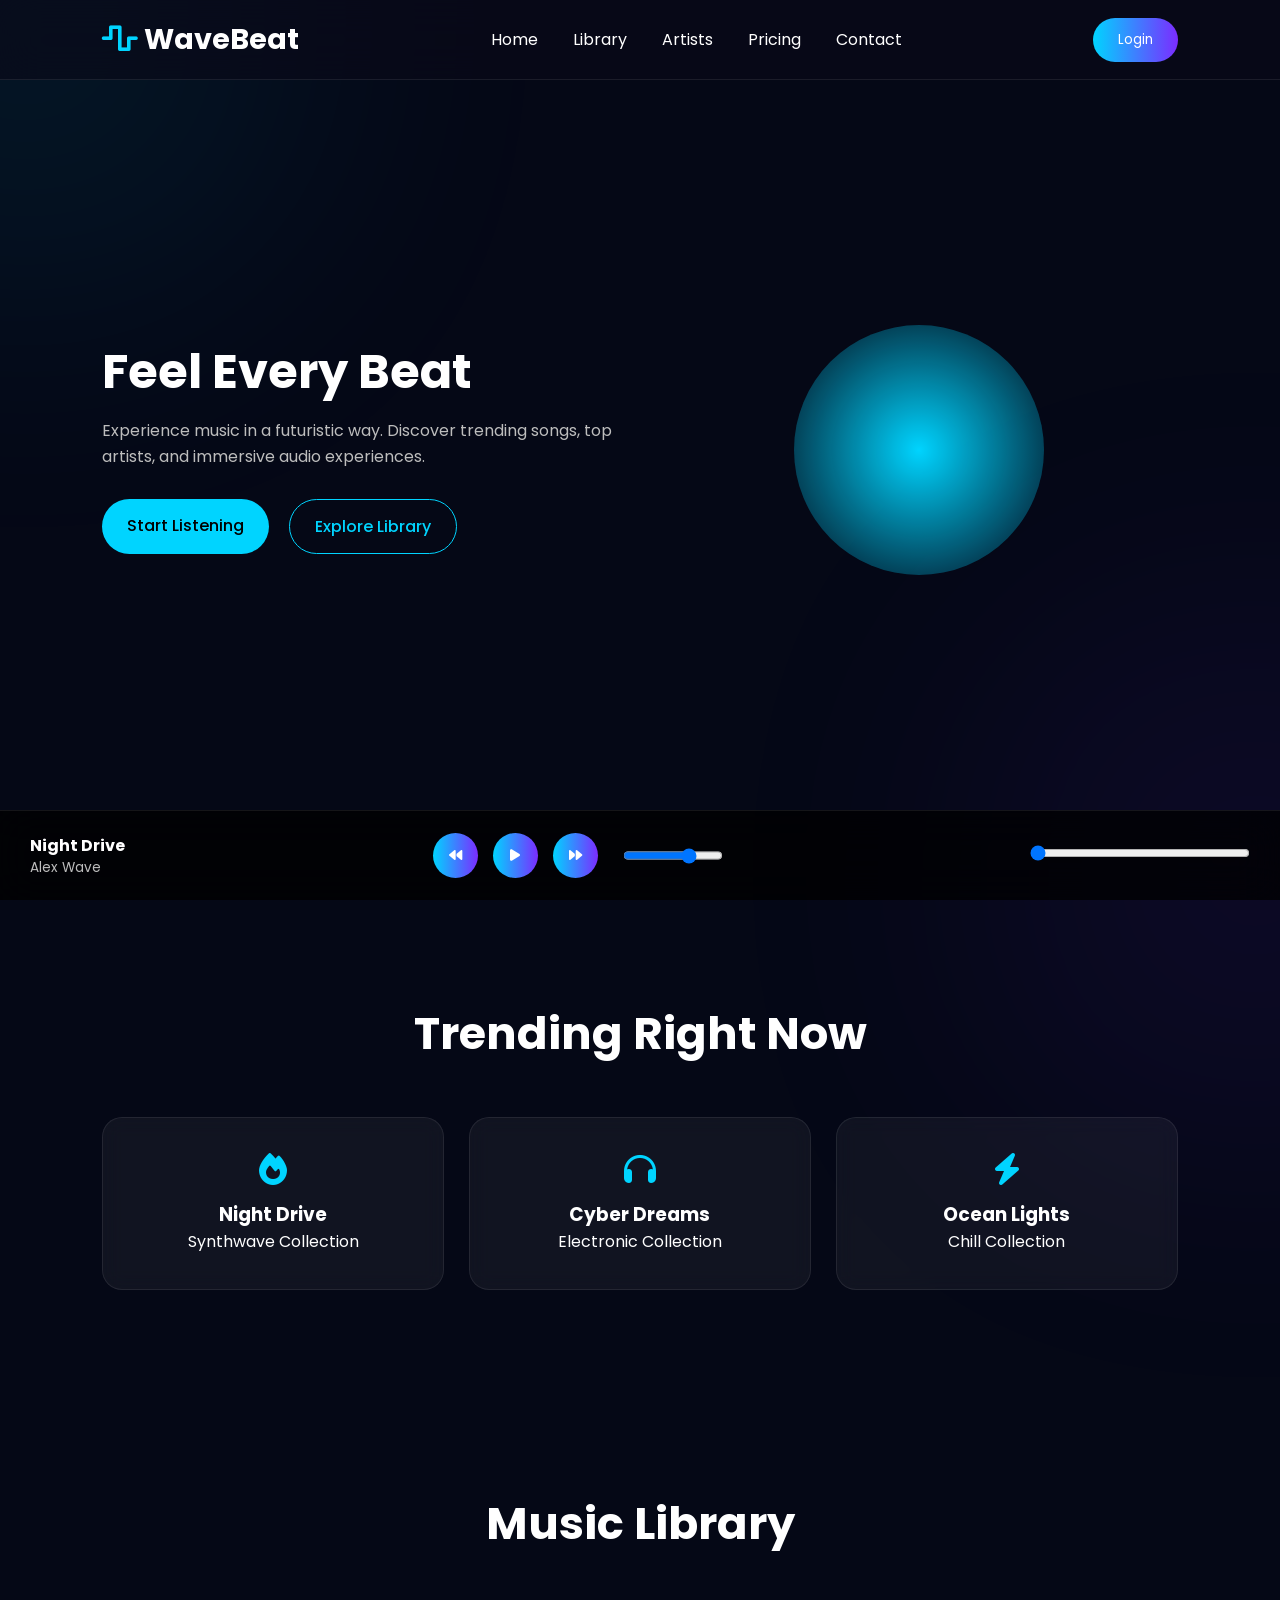
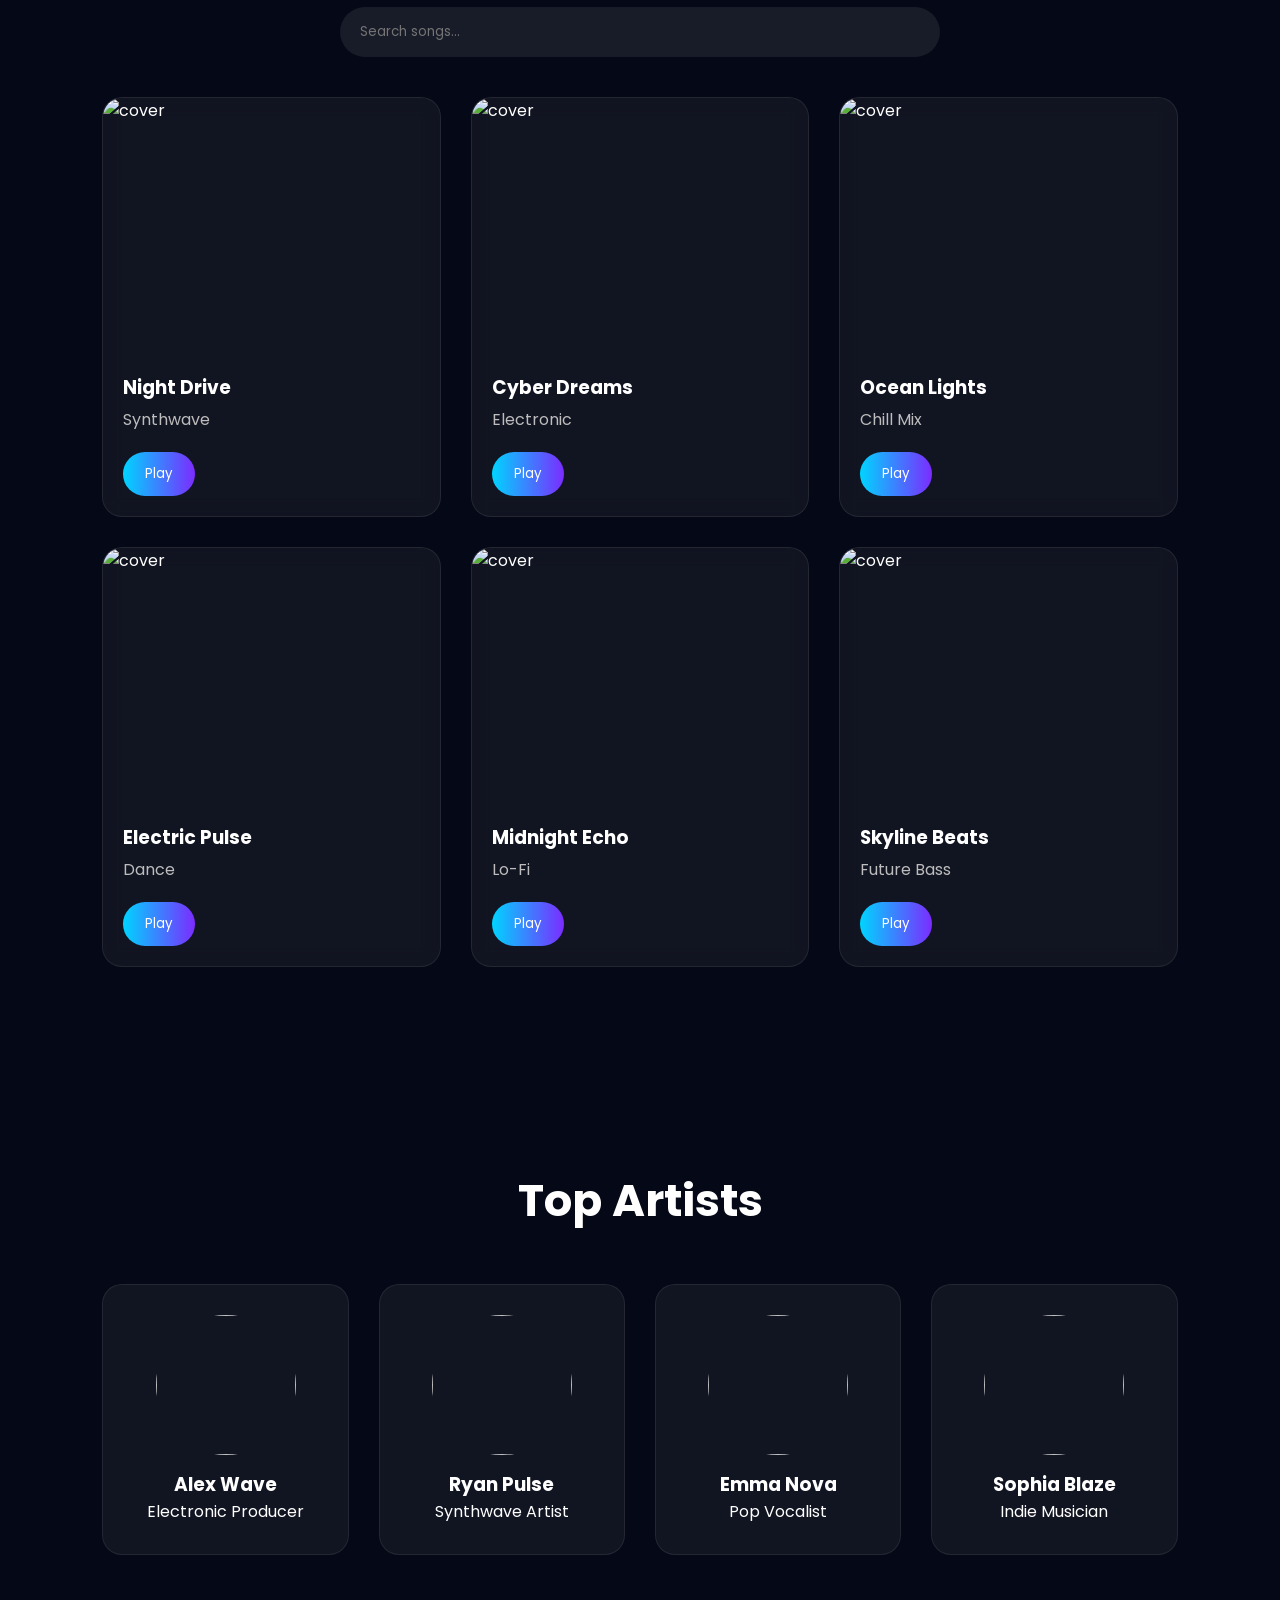
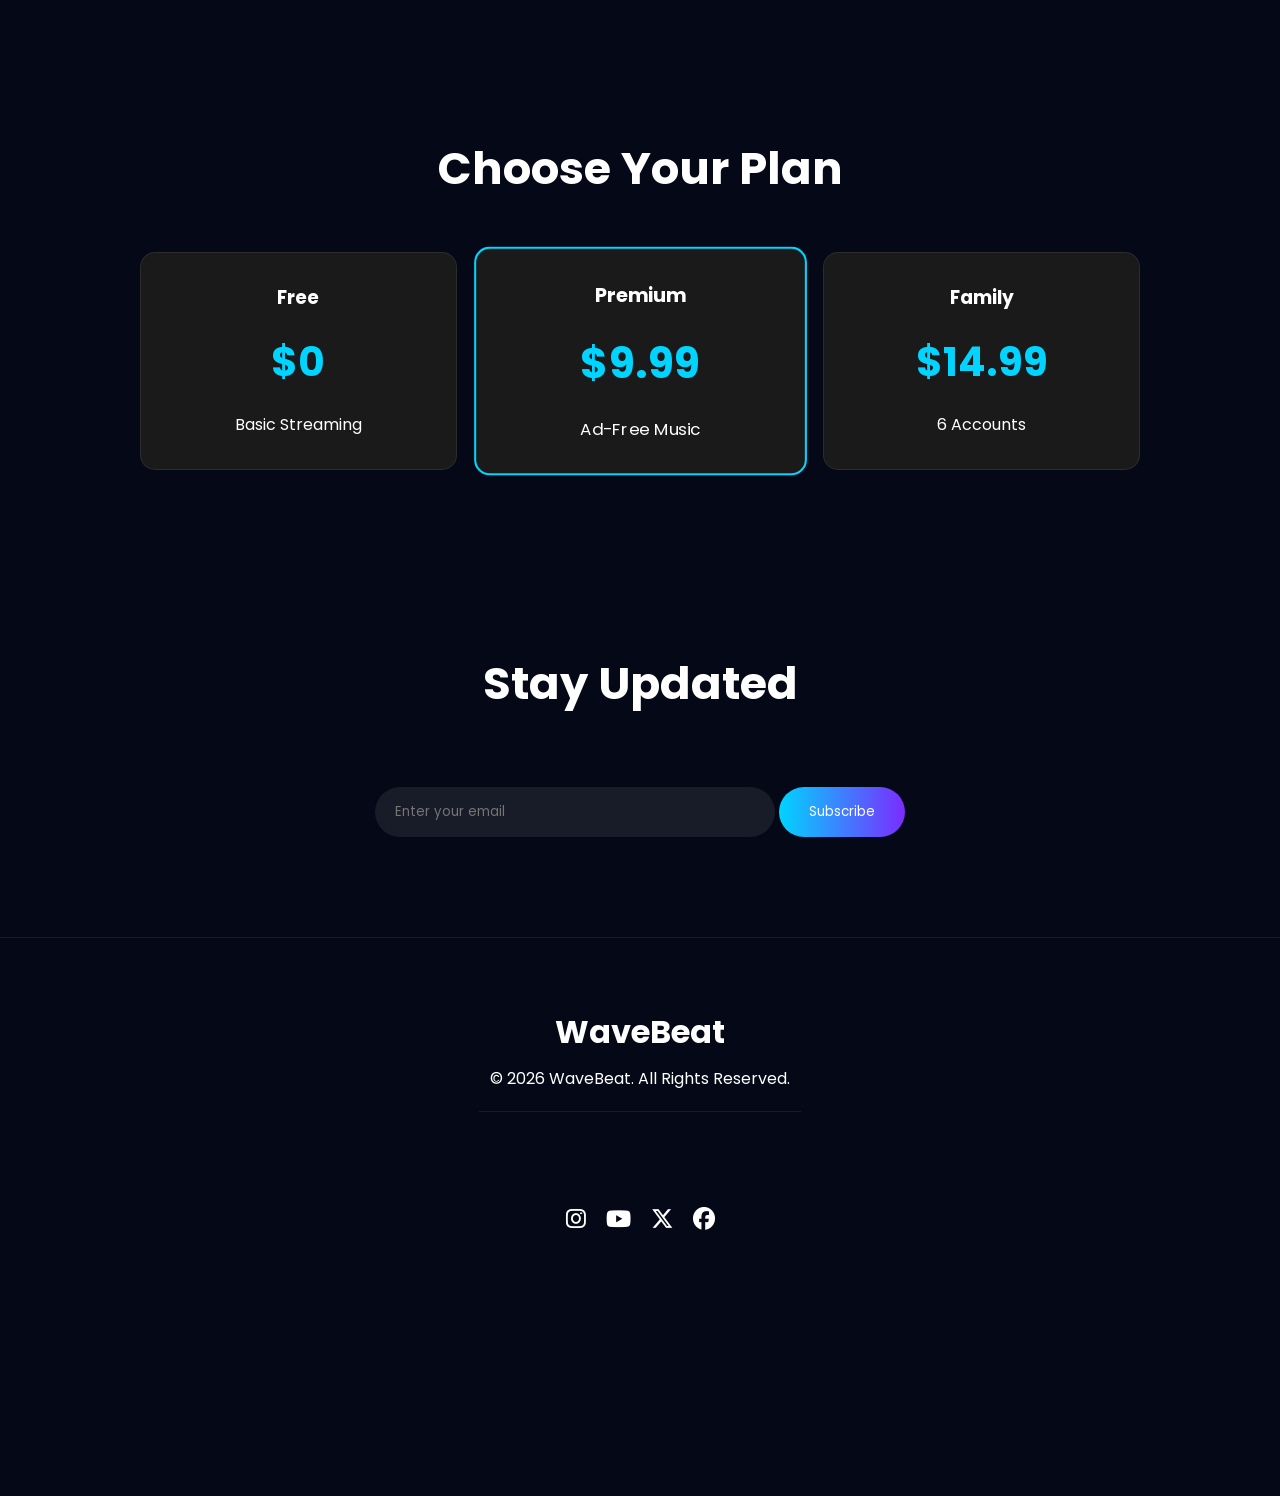
==== index.html @ fd385309 "Initial commit" ====
<!DOCTYPE html>
<html lang="en">

<head>

    <meta charset="UTF-8">
    <meta name="viewport" content="width=device-width, initial-scale=1.0">

    <title>WaveBeat - Premium Music Experience</title>

    <link rel="stylesheet" href="css/style.css">

    <link rel="preconnect" href="https://fonts.googleapis.com">

    <link href="https://fonts.googleapis.com/css2?family=Poppins:wght@300;400;500;600;700;800&display=swap" rel="stylesheet">

    <link rel="stylesheet"
        href="https://cdnjs.cloudflare.com/ajax/libs/font-awesome/6.5.2/css/all.min.css">

</head>

<body>

    <!-- NAVBAR -->

    <nav class="navbar">

        <div class="logo">
            <i class="fa-solid fa-wave-square"></i>
            WaveBeat
        </div>

            <ul class="nav-links">
                <a href="index.html">Home</a>
                <a href="pages/library.html">Library</a>
                <a href="#artists">Artists</a>
                <a href="pages/pricing.html">Pricing</a>
                <a href="pages/contact.html">Contact</a>

            </ul>

        <div class="menu-toggle">
            <i class="fa-solid fa-bars"></i>
        </div>

        <button class="login-btn">
            Login
        </button>

    </nav>

    <!-- HERO -->
<section class="hero">

    <div class="hero-content">

        <h1>Feel Every Beat</h1>

        <p>
            Experience music in a futuristic way.
            Discover trending songs, top artists,
            and immersive audio experiences.
        </p>

        <div class="hero-buttons">
            <a href="pages/library.html" class="btn primary">Start Listening</a>
            <a href="pages/library.html" class="btn secondary">Explore Library</a>
        </div>

    </div>

    <div class="hero-visual">
        <div class="orb"></div>
    </div>

</section>
    <!-- FEATURED -->

    <section class="featured">

        <h2>Trending Right Now</h2>

        <div class="featured-grid">

            <div class="card">
                <i class="fa-solid fa-fire"></i>
                <h3>Night Drive</h3>
                <p>Synthwave Collection</p>
            </div>

            <div class="card">
                <i class="fa-solid fa-headphones"></i>
                <h3>Cyber Dreams</h3>
                <p>Electronic Collection</p>
            </div>

            <div class="card">
                <i class="fa-solid fa-bolt"></i>
                <h3>Ocean Lights</h3>
                <p>Chill Collection</p>
            </div>

        </div>

    </section>

    <!-- LIBRARY -->

    <section id="library" class="library">

        <h2>Music Library</h2>

        <input
            type="text"
            class="search-box"
            placeholder="Search songs...">

        <div class="library-grid">

            <div class="song-card">
                <img src="https://picsum.photos/500/500?random=1" alt="cover">
                <h3>Night Drive</h3>
                <p>Synthwave</p>
                <button class="play-song">Play</button>
            </div>

            <div class="song-card">
                <img src="https://picsum.photos/500/500?random=2" alt="cover">
                <h3>Cyber Dreams</h3>
                <p>Electronic</p>
                <button class="play-song">Play</button>
            </div>

            <div class="song-card">
                <img src="https://picsum.photos/500/500?random=3" alt="cover">
                <h3>Ocean Lights</h3>
                <p>Chill Mix</p>
                <button class="play-song">Play</button>
            </div>

            <div class="song-card">
                <img src="https://picsum.photos/500/500?random=4" alt="cover">
                <h3>Electric Pulse</h3>
                <p>Dance</p>
                <button class="play-song">Play</button>
            </div>

            <div class="song-card">
                <img src="https://picsum.photos/500/500?random=5" alt="cover">
                <h3>Midnight Echo</h3>
                <p>Lo-Fi</p>
                <button class="play-song">Play</button>
            </div>

            <div class="song-card">
                <img src="https://picsum.photos/500/500?random=6" alt="cover">
                <h3>Skyline Beats</h3>
                <p>Future Bass</p>
                <button class="play-song">Play</button>
            </div>

        </div>

    </section>

    <!-- ARTISTS -->

    <section id="artists" class="artists">

        <h2>Top Artists</h2>

        <div class="artist-grid">

            <div class="artist-card">
                <img src="https://picsum.photos/300/300?random=11" alt="">
                <h3>Alex Wave</h3>
                <p>Electronic Producer</p>
            </div>

            <div class="artist-card">
                <img src="https://picsum.photos/300/300?random=12" alt="">
                <h3>Ryan Pulse</h3>
                <p>Synthwave Artist</p>
            </div>

            <div class="artist-card">
                <img src="https://picsum.photos/300/300?random=13" alt="">
                <h3>Emma Nova</h3>
                <p>Pop Vocalist</p>
            </div>

            <div class="artist-card">
                <img src="https://picsum.photos/300/300?random=14" alt="">
                <h3>Sophia Blaze</h3>
                <p>Indie Musician</p>
            </div>

        </div>

    </section>

    <!-- PRICING -->
<section class="pricing">

    <h2>Choose Your Plan</h2>

    <div class="pricing-grid">

        <div class="price-card">
            <h3>Free</h3>
            <h1>$0</h1>
            <p>Basic Streaming</p>
        </div>

        <div class="price-card premium">
            <h3>Premium</h3>
            <h1>$9.99</h1>
            <p>Ad-Free Music</p>
        </div>

        <div class="price-card">
            <h3>Family</h3>
            <h1>$14.99</h1>
            <p>6 Accounts</p>
        </div>

    </div>

</section>
    <!-- NEWSLETTER -->

    <section id="contact" class="contact">

        <h2>Stay Updated</h2>

        <input
            type="email"
            placeholder="Enter your email">

        <button>
            Subscribe
        </button>

    </section>

    <!-- FOOTER -->

    <footer>

        <div class="footer-logo">
            WaveBeat
        </div>

        <p>
            © 2026 WaveBeat. All Rights Reserved.
        </p>

        <div class="socials">
<footer>

    <div class="socials">

        <a href="https://instagram.com/inaam.45" target="_blank">
            <i class="fab fa-instagram"></i>
        </a>

        <a href="https://youtube.com/@inaam-nr7nc" target="_blank">
            <i class="fab fa-youtube"></i>
        </a>

        <a href="https://x.com/Inaam051" target="_blank">
            <i class="fab fa-x-twitter"></i>
        </a>

        <a href="https://facebook.com/Inaam ullah" target="_blank">
            <i class="fab fa-facebook"></i>
        </a>

    </div>

</footer>
        </div>

    </footer>

    <!-- MUSIC PLAYER -->

    <div class="music-player">

        <div class="song-info">

            <h4 id="song-title">
                Night Drive
            </h4>

            <p>
                Alex Wave
            </p>

        </div>

        <div class="player-controls">

            <button id="prev-btn">
                <i class="fa-solid fa-backward"></i>
            </button>

            <button id="play-btn">
                <i class="fa-solid fa-play"></i>
            </button>

            <button id="next-btn">
                <i class="fa-solid fa-forward"></i>
            </button>

        </div>

        <div class="progress-area">

            <input
                type="range"
                id="progress-bar"
                value="0">

        </div>

    </div>

    <script src="js/auth.js"></script>
    <script src="js/app.js"></script>

</body>

</html>
---- css/style.css ----
/* ==================================
   RESET
================================== */

*{
    margin:0;
    padding:0;
    box-sizing:border-box;
    font-family:'Poppins',sans-serif;
    scroll-behavior:smooth;
}

body{
    background:#050816;
    color:white;
    overflow-x:hidden;
    padding-bottom:120px;
}

/* ==================================
   BACKGROUND EFFECTS
================================== */

body::before{
    content:'';
    position:fixed;
    width:450px;
    height:450px;
    background:#00d4ff;
    border-radius:50%;
    filter:blur(150px);
    opacity:.12;
    top:-200px;
    left:-200px;
    z-index:-1;
}

body::after{
    content:'';
    position:fixed;
    width:450px;
    height:450px;
    background:#7b2cff;
    border-radius:50%;
    filter:blur(150px);
    opacity:.12;
    bottom:-200px;
    right:-200px;
    z-index:-1;
}

/* ==================================
   GLOBAL
================================== */

section{
    padding:100px 8%;
}

h2{
    text-align:center;
    font-size:2.8rem;
    margin-bottom:50px;
}

a{
    text-decoration:none;
    color:white;
}

img{
    width:100%;
    display:block;
}

/* ==================================
   NAVBAR
================================== */

.navbar{
    position:fixed;
    top:0;
    left:0;

    width:100%;
    height:80px;

    display:flex;
    align-items:center;
    justify-content:space-between;

    padding:0 8%;

    background:rgba(10,10,25,.65);
    backdrop-filter:blur(20px);

    border-bottom:1px solid rgba(255,255,255,.08);

    z-index:1000;
}

.logo{
    font-size:1.8rem;
    font-weight:700;
}

.logo i{
    color:#00d4ff;
}

.nav-links{
    display:flex;
    list-style:none;
    gap:35px;
}

.nav-links a{
    transition:.3s;
}

.nav-links a:hover{
    color:#00d4ff;
}

.login-btn{
    border:none;
    outline:none;

    padding:12px 25px;

    border-radius:30px;

    cursor:pointer;

    color:white;

    background:linear-gradient(
        90deg,
        #00d4ff,
        #7b2cff
    );
}

.menu-toggle{
    display:none;
    font-size:1.5rem;
    cursor:pointer;
}

/* ==================================
   HERO
================================== */

.hero{
    min-height:100vh;

    display:flex;
    align-items:center;
    justify-content:space-between;

    gap:60px;

    padding-top:140px;
}

.hero-content{
    flex:1;
}

.hero-badge{
    display:inline-block;

    padding:10px 18px;

    border-radius:30px;

    margin-bottom:25px;

    background:rgba(255,255,255,.08);

    border:1px solid rgba(255,255,255,.1);

    font-size:.9rem;
}

.hero-content h1{
    font-size:5rem;
    line-height:1.1;

    margin-bottom:20px;
}

.hero-content p{
    color:#d1d1d1;

    max-width:600px;

    line-height:1.9;

    margin-bottom:35px;
}

.hero-buttons{
    display:flex;
    gap:15px;
}

.primary-btn,
.secondary-btn{
    padding:15px 30px;

    border-radius:35px;

    border:none;

    cursor:pointer;

    transition:.3s;
}

.primary-btn{
    color:white;

    background:linear-gradient(
        90deg,
        #00d4ff,
        #7b2cff
    );
}

.secondary-btn{
    color:white;

    background:transparent;

    border:1px solid rgba(255,255,255,.15);
}

.primary-btn:hover,
.secondary-btn:hover{
    transform:translateY(-3px);
}

.hero-visual{
    flex:1;

    display:flex;
    justify-content:center;
    align-items:center;
}

.music-orb{
    width:380px;
    height:380px;

    border-radius:50%;

    background:radial-gradient(
        circle,
        #00d4ff,
        #7b2cff
    );

    filter:blur(8px);

    animation:float 5s ease-in-out infinite;
}

@keyframes float{

    0%{
        transform:translateY(0);
    }

    50%{
        transform:translateY(-25px);
    }

    100%{
        transform:translateY(0);
    }
}/* ==================================
   FEATURED
================================== */

.featured-grid{
    display:grid;
    grid-template-columns:repeat(auto-fit,minmax(250px,1fr));
    gap:25px;
}

.card{
    background:rgba(255,255,255,.05);

    border:1px solid rgba(255,255,255,.08);

    border-radius:20px;

    padding:35px;

    text-align:center;

    transition:.3s;

    backdrop-filter:blur(10px);
}

.card i{
    font-size:2rem;
    margin-bottom:15px;
    color:#00d4ff;
}

.card:hover{
    transform:translateY(-10px);
}

/* ==================================
   LIBRARY
================================== */

.search-box{
    width:100%;
    max-width:600px;

    display:block;

    margin:0 auto 40px;

    padding:15px 20px;

    border-radius:35px;

    border:none;
    outline:none;

    background:rgba(255,255,255,.08);

    color:white;
}

.library-grid{
    display:grid;
    grid-template-columns:repeat(auto-fit,minmax(260px,1fr));
    gap:30px;
}

.song-card{
    background:rgba(255,255,255,.05);

    border:1px solid rgba(255,255,255,.08);

    border-radius:20px;

    overflow:hidden;

    transition:.3s;

    backdrop-filter:blur(10px);
}

.song-card:hover{
    transform:translateY(-8px);
}

.song-card img{
    height:260px;
    object-fit:cover;
}

.song-card h3{
    padding:15px 20px 5px;
}

.song-card p{
    padding:0 20px;
    color:#bdbdbd;
}

.play-song{
    margin:20px;

    padding:12px 22px;

    border:none;

    border-radius:30px;

    cursor:pointer;

    color:white;

    background:linear-gradient(
        90deg,
        #00d4ff,
        #7b2cff
    );
}

/* ==================================
   ARTISTS
================================== */

.artist-grid{
    display:grid;
    grid-template-columns:repeat(auto-fit,minmax(240px,1fr));
    gap:30px;
}

.artist-card{
    text-align:center;

    padding:30px;

    border-radius:20px;

    background:rgba(255,255,255,.05);

    border:1px solid rgba(255,255,255,.08);

    transition:.3s;
}

.artist-card:hover{
    transform:translateY(-8px);
}

.artist-card img{
    width:140px;
    height:140px;

    border-radius:50%;

    object-fit:cover;

    margin:0 auto 15px;
}

/* ==================================
   PRICING
================================== */

.pricing-grid{
    display:grid;
    grid-template-columns:repeat(auto-fit,minmax(250px,1fr));
    gap:30px;
}

.price-card{
    text-align:center;

    padding:40px 30px;

    border-radius:20px;

    background:rgba(255,255,255,.05);

    border:1px solid rgba(255,255,255,.08);

    transition:.3s;
}

.price-card:hover{
    transform:translateY(-10px);
}

.price-card h1{
    margin:20px 0;
    font-size:2.5rem;
}

.premium{
    border:1px solid #00d4ff;
}/* ==================================
   CONTACT / NEWSLETTER
================================== */

.contact{
    text-align:center;
}

.contact input{
    width:400px;
    max-width:90%;

    padding:15px 20px;

    border:none;
    outline:none;

    border-radius:35px;

    background:rgba(255,255,255,.08);

    color:white;

    margin-top:20px;
}

.contact button{
    margin-top:15px;

    padding:15px 30px;

    border:none;

    border-radius:35px;

    cursor:pointer;

    color:white;

    background:linear-gradient(
        90deg,
        #00d4ff,
        #7b2cff
    );
}

/* ==================================
   FOOTER
================================== */

footer{
    text-align:center;

    padding:70px 8%;

    border-top:1px solid rgba(255,255,255,.08);
}

.footer-logo{
    font-size:2rem;
    font-weight:700;

    margin-bottom:10px;
}

.socials{
    margin-top:20px;

    display:flex;
    justify-content:center;
    gap:20px;

    font-size:1.4rem;
}

.socials i{
    cursor:pointer;
    transition:.3s;
}

.socials i:hover{
    color:#00d4ff;
}

/* ==================================
   MUSIC PLAYER (FIXED BOTTOM)
================================== */

.music-player{
    position:fixed;
    bottom:0;
    left:0;

    width:100%;
    height:90px;

    display:flex;
    align-items:center;
    justify-content:space-between;

    padding:0 30px;

    background:rgba(0,0,0,.75);

    backdrop-filter:blur(20px);

    border-top:1px solid rgba(255,255,255,.08);

    z-index:999;
}

.song-info h4{
    font-size:1rem;
}

.song-info p{
    font-size:.85rem;
    color:#bdbdbd;
}

.player-controls{
    display:flex;
    gap:15px;
}

.player-controls button{
    width:45px;
    height:45px;

    border:none;

    border-radius:50%;

    cursor:pointer;

    color:white;

    background:linear-gradient(
        90deg,
        #00d4ff,
        #7b2cff
    );
}

.progress-area{
    width:220px;
}

#progress-bar{
    width:100%;
}

/* ==================================
   TABLET
================================== */

@media screen and (max-width:992px){

    .hero{
        flex-direction:column;
        text-align:center;
        gap:40px;
    }

    .hero-content h1{
        font-size:4rem;
    }

    .hero-content p{
        margin:0 auto;
    }

    .hero-buttons{
        justify-content:center;
    }

    .music-orb{
        width:300px;
        height:300px;
    }
}

/* ==================================
   MOBILE
================================== */

@media screen and (max-width:768px){

    .menu-toggle{
        display:block;
    }

    .login-btn{
        display:none;
    }

    .nav-links{
        position:absolute;
        top:80px;
        left:0;

        width:100%;

        display:none;

        flex-direction:column;

        background:#050816;

        padding:20px;

        text-align:center;
    }

    .nav-links.active{
        display:flex;
    }

    .hero-content h1{
        font-size:2.8rem;
    }

    .featured-grid,
    .library-grid,
    .artist-grid,
    .pricing-grid{
        grid-template-columns:1fr;
    }

    .music-player{
        flex-direction:column;
        height:auto;
        padding:15px;
        gap:10px;
    }

    .progress-area{
        width:100%;
    }

    body{
        padding-bottom:160px;
    }
}

/* ==================================
   SMALL MOBILE
================================== */

@media screen and (max-width:480px){

    h2{
        font-size:2rem;
    }

    .hero-content h1{
        font-size:2.2rem;
    }

    .hero-buttons{
        flex-direction:column;
    }

    .primary-btn,
    .secondary-btn{
        width:100%;
    }

    .song-card img{
        height:200px;
    }

    .music-orb{
        width:220px;
        height:220px;
    }
}
html {
    scroll-behavior: smooth;
}.nav-links {
    transition: all 0.3s ease;
}
/* =========================
   CONTACT PAGE STYLING
========================= */

.contact-page{
    padding:120px 8%;
    text-align:center;
}

.contact-page h2{
    font-size:2.8rem;
    margin-bottom:10px;
}

.contact-sub{
    color:#bdbdbd;
    margin-bottom:40px;
}

.contact-form{
    max-width:600px;
    margin:0 auto;

    display:flex;
    flex-direction:column;
    gap:15px;
}

.contact-form input,
.contact-form textarea{
    padding:15px;
    border-radius:12px;
    border:none;
    outline:none;

    background:rgba(255,255,255,.08);
    color:white;
}

.contact-form textarea{
    height:140px;
    resize:none;
}

.contact-form button{
    padding:15px;
    border:none;
    border-radius:30px;
    cursor:pointer;

    color:white;

    background:linear-gradient(90deg,#00d4ff,#7b2cff);

    transition:0.3s;
}

.contact-form button:hover{
    transform:translateY(-3px);
}

/* =========================
   ABOUT PAGE
========================= */

.about-page{
    padding:120px 8%;
    text-align:center;
}

.about-sub{
    color:#bdbdbd;
    margin-bottom:50px;
    max-width:700px;
    margin-left:auto;
    margin-right:auto;
    line-height:1.7;
}

.about-grid{
    display:grid;
    grid-template-columns:repeat(auto-fit,minmax(250px,1fr));
    gap:25px;
}

.about-card{
    background:rgba(255,255,255,.05);
    border:1px solid rgba(255,255,255,.08);

    padding:30px;
    border-radius:20px;

    text-align:left;

    transition:0.3s;
    backdrop-filter:blur(10px);
}

.about-card:hover{
    transform:translateY(-8px);
}

.about-card h3{
    margin-bottom:15px;
    color:#00d4ff;
}

.about-card p{
    color:#d1d1d1;
    line-height:1.6;
}

.song-card.active{
    border:2px solid #00d4ff;
    box-shadow:0 0 20px rgba(0,212,255,0.4);
    transform:scale(1.03);
}

.song-card{
    transition:0.3s ease;
}

.song-card .play-song{
    transition:0.2s;
}
.song-card.active{
    border:2px solid #00d4ff;
    box-shadow:0 0 20px rgba(0,212,255,0.4);
    transform:scale(1.05);
}

.song-card{
    transition:0.3s ease;
}

/* ================= HERO BASE ================= */

.hero{
    display:flex;
    align-items:center;
    justify-content:space-between;
    padding:100px 8%;
    gap:40px;
    flex-wrap:wrap;
}

.hero-content{
    flex:1;
    min-width:300px;
}

.hero-content h1{
    font-size:48px;
    margin-bottom:20px;
}

.hero-content p{
    color:#bdbdbd;
    line-height:1.6;
    margin-bottom:30px;
}

/* ================= BUTTONS ================= */

.hero-buttons{
    display:flex;
    gap:20px;
    flex-wrap:wrap;
}

.btn{
    padding:14px 25px;
    border-radius:30px;
    text-decoration:none;
    font-weight:500;
    transition:0.3s;
    display:inline-block;
}

/* PRIMARY */
.btn.primary{
    background:#00d4ff;
    color:#000;
}

.btn.primary:hover{
    transform:scale(1.05);
}

/* SECONDARY */
.btn.secondary{
    border:1px solid #00d4ff;
    color:#00d4ff;
}

.btn.secondary:hover{
    background:#00d4ff;
    color:#000;
}

/* ================= HERO VISUAL ================= */

.hero-visual{
    flex:1;
    display:flex;
    justify-content:center;
    min-width:250px;
}

.orb{
    width:250px;
    height:250px;
    border-radius:50%;
    background:radial-gradient(circle,#00d4ff,transparent);
    animation:float 4s ease-in-out infinite;
}

@keyframes float{
    0%,100%{transform:translateY(0);}
    50%{transform:translateY(-20px);}
}

/* ================= RESPONSIVE ================= */

/* TABLET */
@media(max-width:900px){
    .hero{
        flex-direction:column;
        text-align:center;
    }

    .hero-content h1{
        font-size:38px;
    }

    .hero-buttons{
        justify-content:center;
    }
}

/* MOBILE */
@media(max-width:600px){

    .hero{
        padding:80px 5%;
    }

    .hero-content h1{
        font-size:30px;
    }

    .btn{
        width:100%;
        text-align:center;
    }

    .hero-buttons{
        flex-direction:column;
        width:100%;
    }

    .orb{
        width:180px;
        height:180px;
    }
}

/* SECTION TITLE */
.pricing{
    text-align:center;
    padding:80px 20px;
}

/* GRID FIX */
.pricing-grid{
    display:grid;
    grid-template-columns:repeat(3, 1fr);
    gap:25px;
    max-width:1000px;
    margin:auto;
}

/* CARD STYLE */
.price-card{
    background:#1a1a1a;
    padding:30px;
    border-radius:15px;
    transition:0.3s;
}

/* PREMIUM CARD */
.price-card.premium{
    border:2px solid #00d4ff;
    transform:scale(1.05);
}

/* HOVER EFFECT */
.price-card:hover{
    transform:translateY(-10px);
}

/* TEXT */
.price-card h1{
    color:#00d4ff;
}

/* ================= RESPONSIVE ================= */

/* TABLET */
@media(max-width:900px){
    .pricing-grid{
        grid-template-columns:1fr;
        gap:20px;
    }

    .price-card.premium{
        transform:none;
    }
}

/* MOBILE */
@media(max-width:600px){
    .pricing{
        padding:50px 15px;
    }

    .price-card{
        padding:20px;
    }
}
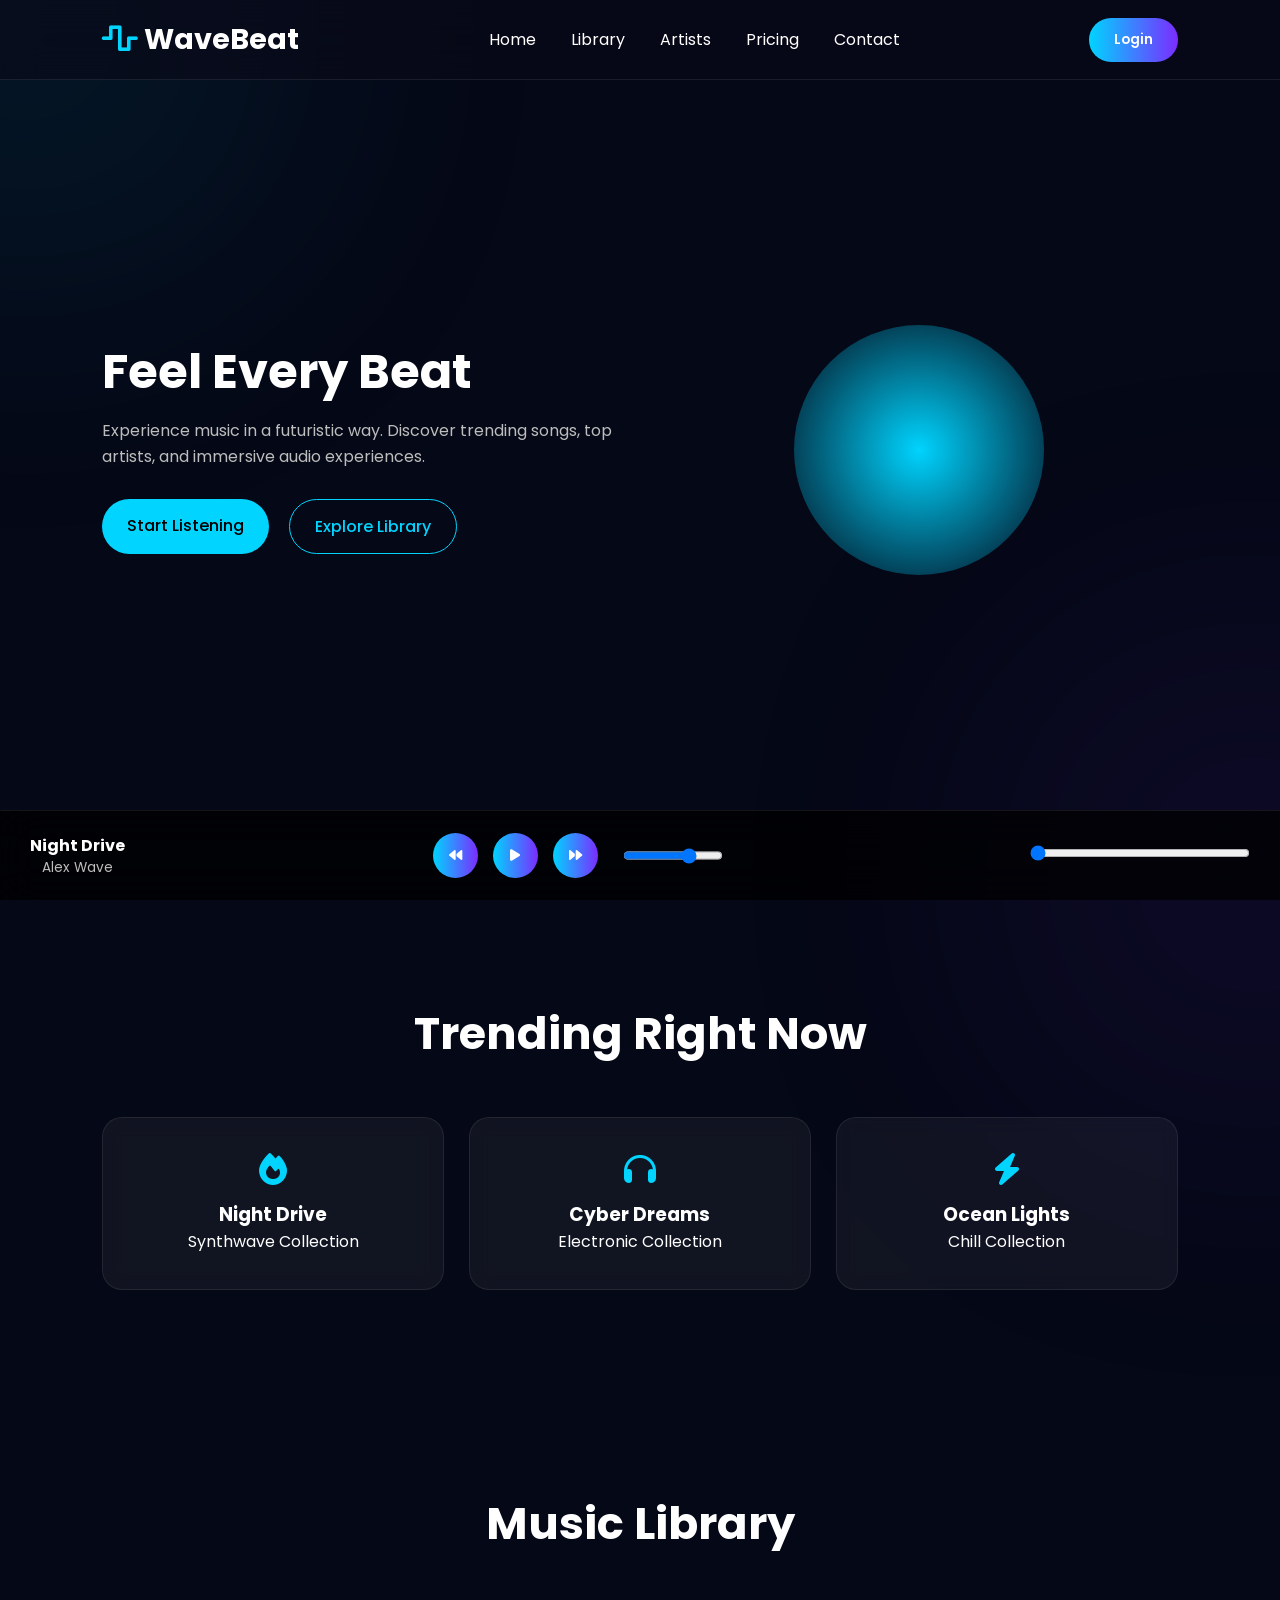
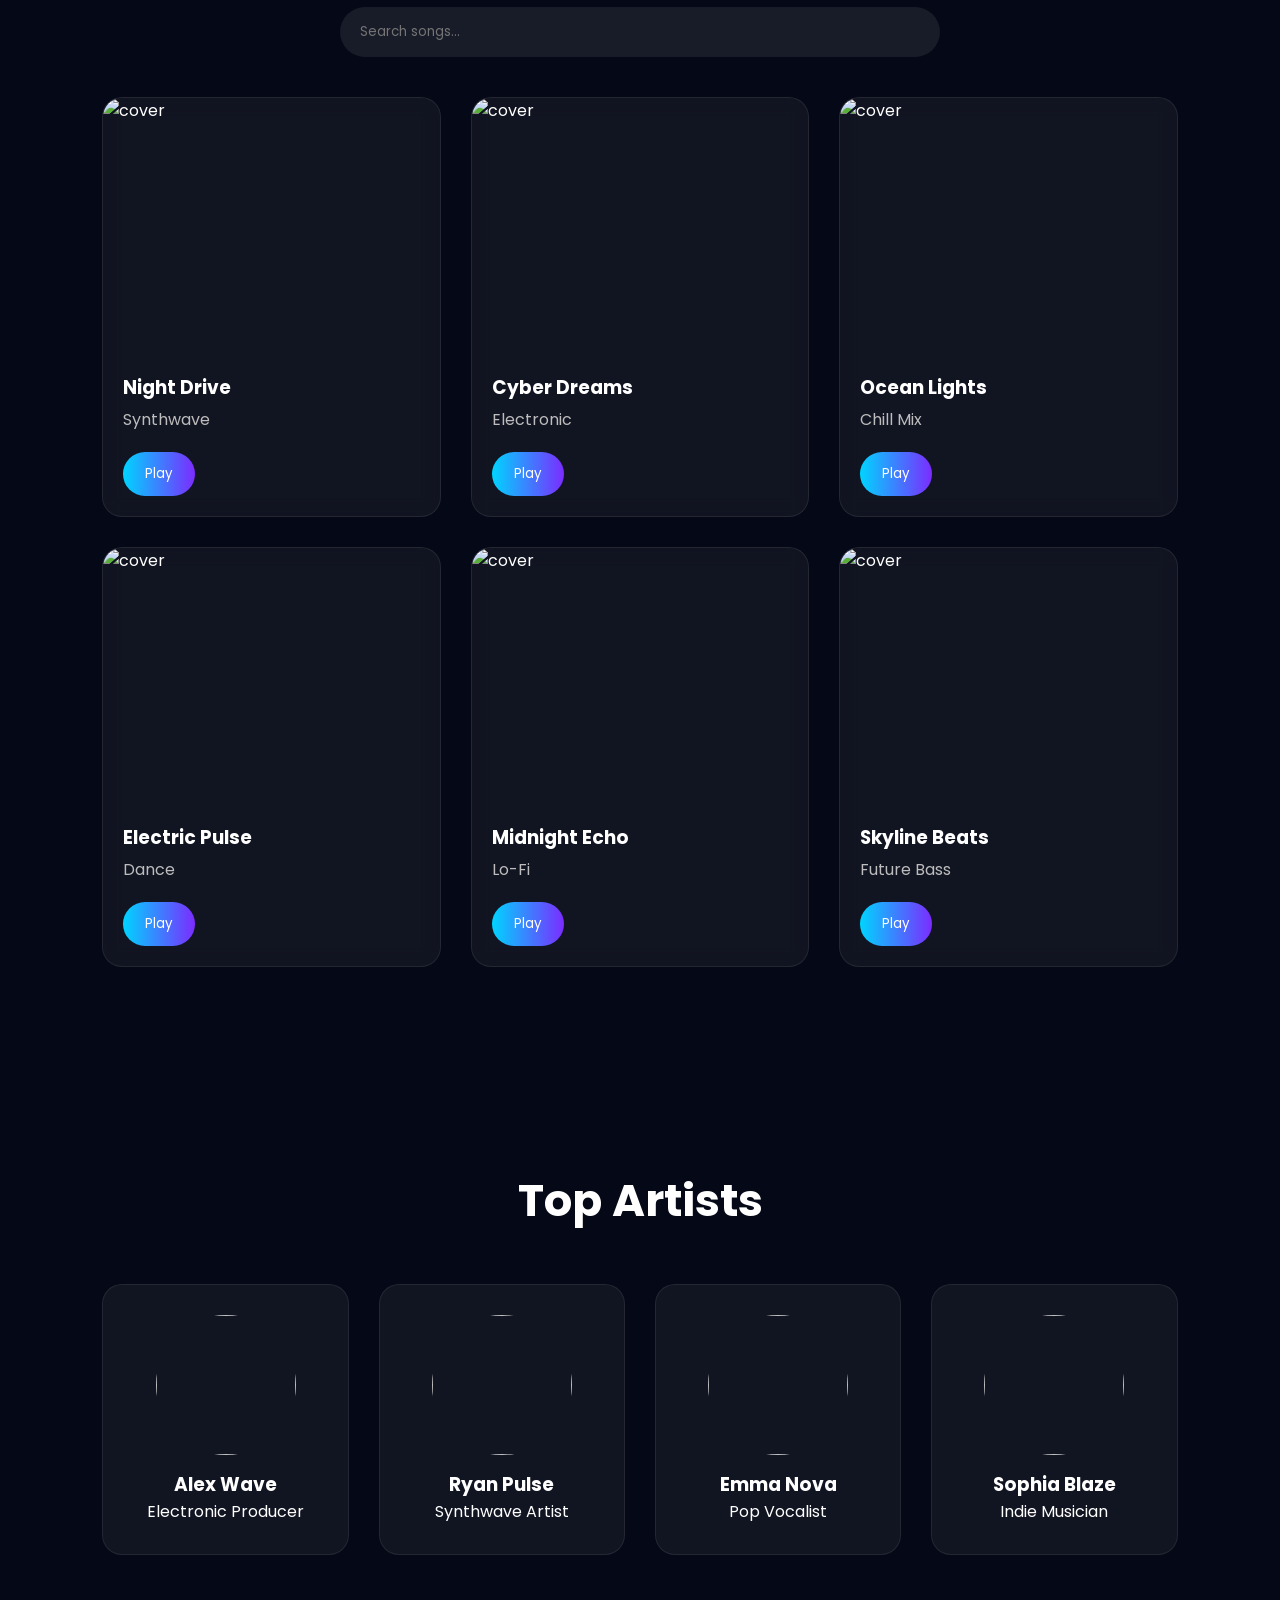
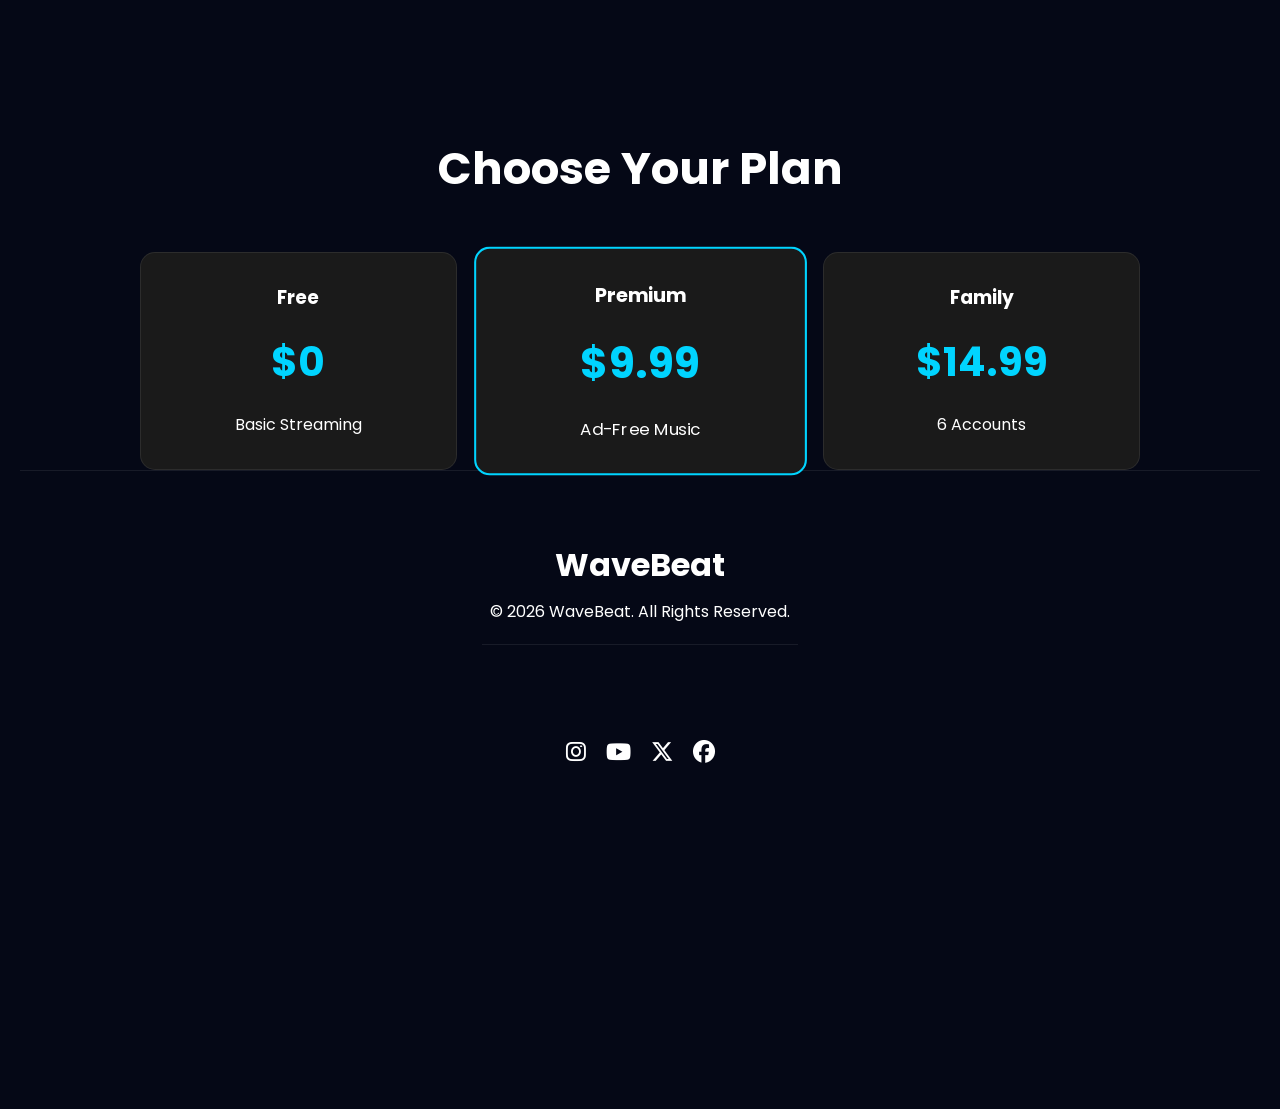
==== commit 19643a9e: "change 8 files to main" ====
--- a/index.html
+++ b/index.html
@@ -4,7 +4,11 @@
 <head>
 
     <meta charset="UTF-8">
-    <meta name="viewport" content="width=device-width, initial-scale=1.0">
+    <meta name="viewport" content="width=device-width, initial-scale=1.0, viewport-fit=cover">
+    <meta name="theme-color" content="#050816">
+    <meta name="mobile-web-app-capable" content="yes">
+    <meta name="apple-mobile-web-app-capable" content="yes">
+    <meta name="apple-mobile-web-app-status-bar-style" content="black-translucent">
 
     <title>WaveBeat - Premium Music Experience</title>
 
@@ -226,22 +230,6 @@
 
     </div>
 
-</section>
-    <!-- NEWSLETTER -->
-
-    <section id="contact" class="contact">
-
-        <h2>Stay Updated</h2>
-
-        <input
-            type="email"
-            placeholder="Enter your email">
-
-        <button>
-            Subscribe
-        </button>
-
-    </section>
 
     <!-- FOOTER -->
 
--- a/css/style.css
+++ b/css/style.css
@@ -8,6 +8,8 @@
     box-sizing:border-box;
     font-family:'Poppins',sans-serif;
     scroll-behavior:smooth;
+    -webkit-tap-highlight-color: transparent;
+    -webkit-touch-callout: none;
 }
 
 body{
@@ -71,6 +73,7 @@
 img{
     width:100%;
     display:block;
+    max-width:100%;
 }
 
 /* ==================================
@@ -139,12 +142,31 @@
         #00d4ff,
         #7b2cff
     );
+    
+    transition: 0.3s;
+    font-weight: 600;
+}
+
+.login-btn:hover{
+    transform: translateY(-2px);
+    box-shadow: 0 6px 20px rgba(0, 212, 255, 0.3);
+}
+
+.login-btn:active{
+    transform: translateY(0);
 }
 
 .menu-toggle{
     display:none;
     font-size:1.5rem;
     cursor:pointer;
+    transition: 0.3s;
+    padding: 5px;
+    user-select: none;
+}
+
+.menu-toggle:active{
+    color: #00d4ff;
 }
 
 /* ==================================
@@ -216,6 +238,12 @@
     cursor:pointer;
 
     transition:.3s;
+    
+    min-height: 44px;
+    display: inline-flex;
+    align-items: center;
+    justify-content: center;
+    font-weight: 600;
 }
 
 .primary-btn{
@@ -239,6 +267,12 @@
 .primary-btn:hover,
 .secondary-btn:hover{
     transform:translateY(-3px);
+    box-shadow: 0 6px 20px rgba(0, 212, 255, 0.2);
+}
+
+.primary-btn:active,
+.secondary-btn:active{
+    transform:translateY(-1px);
 }
 
 .hero-visual{
@@ -303,16 +337,24 @@
     transition:.3s;
 
     backdrop-filter:blur(10px);
+    
+    cursor: pointer;
+    user-select: none;
 }
 
 .card i{
     font-size:2rem;
     margin-bottom:15px;
     color:#00d4ff;
+    transition: 0.3s;
 }
 
 .card:hover{
     transform:translateY(-10px);
+}
+
+.card:active{
+    transform:translateY(-5px);
 }
 
 /* ==================================
@@ -613,6 +655,22 @@
         #00d4ff,
         #7b2cff
     );
+    
+    min-width: 44px;
+    min-height: 44px;
+    transition: 0.3s;
+    display: flex;
+    align-items: center;
+    justify-content: center;
+}
+
+.player-controls button:hover{
+    transform: scale(1.1);
+    box-shadow: 0 4px 15px rgba(0, 212, 255, 0.3);
+}
+
+.player-controls button:active{
+    transform: scale(0.95);
 }
 
 .progress-area{
@@ -654,10 +712,30 @@
 }
 
 /* ==================================
-   MOBILE
+   MOBILE (iPad & Tablets)
 ================================== */
 
 @media screen and (max-width:768px){
+
+    /* Global Adjustments */
+    section{
+        padding:60px 5%;
+    }
+
+    h2{
+        font-size:2.2rem;
+        margin-bottom:30px;
+    }
+
+    /* Navbar */
+    .navbar{
+        height:70px;
+        padding:0 5%;
+    }
+
+    .logo{
+        font-size:1.5rem;
+    }
 
     .menu-toggle{
         display:block;
@@ -669,7 +747,7 @@
 
     .nav-links{
         position:absolute;
-        top:80px;
+        top:70px;
         left:0;
 
         width:100%;
@@ -678,74 +756,424 @@
 
         flex-direction:column;
 
-        background:#050816;
-
-        padding:20px;
+        background:rgba(5,8,22,0.98);
+        backdrop-filter:blur(20px);
+
+        padding:15px 0;
 
         text-align:center;
+
+        z-index:999;
+    }
+
+    .nav-links a{
+        padding:12px 0;
+        border-bottom:1px solid rgba(255,255,255,.05);
     }
 
     .nav-links.active{
         display:flex;
     }
 
+    /* Hero Section */
+    .hero{
+        flex-direction:column;
+        text-align:center;
+        gap:30px;
+        padding-top:100px;
+        min-height:auto;
+    }
+
     .hero-content h1{
-        font-size:2.8rem;
-    }
-
-    .featured-grid,
-    .library-grid,
-    .artist-grid,
+        font-size:2.5rem;
+        line-height:1.2;
+        margin-bottom:15px;
+    }
+
+    .hero-content p{
+        font-size:0.95rem;
+        margin-bottom:25px;
+    }
+
+    .hero-buttons{
+        flex-direction:column;
+        gap:10px;
+    }
+
+    .primary-btn,
+    .secondary-btn,
+    .btn{
+        width:100%;
+        padding:13px 25px;
+        font-size:0.95rem;
+    }
+
+    .music-orb,
+    .orb{
+        width:250px;
+        height:250px;
+    }
+
+    /* Featured Grid */
+    .featured-grid{
+        grid-template-columns:1fr;
+        gap:15px;
+    }
+
+    .card{
+        padding:25px;
+    }
+
+    /* Library Grid */
+    .library-grid{
+        grid-template-columns:1fr;
+        gap:20px;
+    }
+
+    .song-card img{
+        height:220px;
+    }
+
+    .search-box{
+        font-size:0.95rem;
+        padding:12px 15px;
+        margin-bottom:25px;
+    }
+
+    /* Artist Grid */
+    .artist-grid{
+        grid-template-columns:1fr;
+        gap:20px;
+    }
+
+    .artist-card img{
+        width:120px;
+        height:120px;
+    }
+
+    /* Pricing Grid */
     .pricing-grid{
         grid-template-columns:1fr;
-    }
-
+        gap:20px;
+    }
+
+    .price-card{
+        padding:30px 20px;
+    }
+
+    /* Contact Form */
+    .contact input{
+        width:100%;
+        max-width:100%;
+    }
+
+    /* Music Player */
     .music-player{
         flex-direction:column;
         height:auto;
-        padding:15px;
-        gap:10px;
+        padding:12px;
+        gap:8px;
     }
 
     .progress-area{
         width:100%;
     }
 
+    .player-controls{
+        width:100%;
+        justify-content:center;
+    }
+
     body{
-        padding-bottom:160px;
+        padding-bottom:140px;
     }
 }
 
 /* ==================================
-   SMALL MOBILE
+   SMALL MOBILE (Phones < 480px)
 ================================== */
 
 @media screen and (max-width:480px){
 
+    /* Global */
+    section{
+        padding:40px 4%;
+    }
+
     h2{
+        font-size:1.8rem;
+        margin-bottom:20px;
+    }
+
+    /* Navbar */
+    .navbar{
+        height:60px;
+        padding:0 4%;
+    }
+
+    .logo{
+        font-size:1.3rem;
+    }
+
+    .logo i{
+        margin-right:5px;
+    }
+
+    .menu-toggle{
+        font-size:1.3rem;
+    }
+
+    .nav-links{
+        top:60px;
+    }
+
+    .nav-links a{
+        font-size:0.95rem;
+        padding:10px 0;
+    }
+
+    /* Hero */
+    .hero{
+        padding-top:80px;
+        gap:20px;
+    }
+
+    .hero-content h1{
+        font-size:1.8rem;
+        line-height:1.3;
+        margin-bottom:12px;
+    }
+
+    .hero-content p{
+        font-size:0.88rem;
+        line-height:1.6;
+        margin-bottom:15px;
+    }
+
+    .hero-badge{
+        font-size:0.8rem;
+        padding:8px 12px;
+    }
+
+    .primary-btn,
+    .secondary-btn,
+    .btn{
+        font-size:0.9rem;
+        padding:11px 20px;
+        border-radius:25px;
+    }
+
+    .music-orb,
+    .orb{
+        width:180px;
+        height:180px;
+    }
+
+    /* Featured Grid */
+    .featured-grid{
+        gap:12px;
+    }
+
+    .card{
+        padding:20px;
+    }
+
+    .card i{
+        font-size:1.8rem;
+        margin-bottom:10px;
+    }
+
+    .card h3{
+        font-size:1rem;
+        margin-bottom:5px;
+    }
+
+    .card p{
+        font-size:0.85rem;
+    }
+
+    /* Library */
+    .library-grid{
+        gap:15px;
+    }
+
+    .song-card{
+        border-radius:15px;
+    }
+
+    .song-card img{
+        height:180px;
+    }
+
+    .song-card h3{
+        font-size:0.95rem;
+        padding:12px 15px 3px;
+    }
+
+    .song-card p{
+        font-size:0.8rem;
+        padding:0 15px;
+    }
+
+    .play-song{
+        font-size:0.85rem;
+        margin:12px;
+        padding:10px 15px;
+    }
+
+    .search-box{
+        font-size:0.9rem;
+        padding:10px 12px;
+        margin-bottom:15px;
+    }
+
+    /* Artist Grid */
+    .artist-grid{
+        gap:15px;
+    }
+
+    .artist-card{
+        padding:20px;
+    }
+
+    .artist-card img{
+        width:100px;
+        height:100px;
+    }
+
+    /* Pricing */
+    .pricing-grid{
+        gap:15px;
+    }
+
+    .price-card{
+        padding:20px;
+    }
+
+    .price-card h1{
         font-size:2rem;
     }
 
+    .price-card h3{
+        font-size:1.1rem;
+    }
+
+    /* Contact */
+    .contact-page{
+        padding:60px 4%;
+    }
+
+    .contact-page h2{
+        font-size:1.8rem;
+    }
+
+    .contact-form{
+        gap:12px;
+    }
+
+    .contact-form input,
+    .contact-form textarea{
+        font-size:0.9rem;
+    }
+
+    .contact input{
+        font-size:0.9rem;
+    }
+
+    /* About Page */
+    .about-page{
+        padding:60px 4%;
+    }
+
+    .about-page h2{
+        font-size:1.8rem;
+    }
+
+    .about-grid{
+        gap:15px;
+    }
+
+    .about-card{
+        padding:20px;
+    }
+
+    /* Music Player */
+    .music-player{
+        height:auto;
+        padding:10px;
+        gap:8px;
+    }
+
+    .song-info h4{
+        font-size:0.9rem;
+    }
+
+    .song-info p{
+        font-size:0.75rem;
+    }
+
+    .player-controls button{
+        width:40px;
+        height:40px;
+        font-size:0.9rem;
+    }
+
+    .progress-area{
+        font-size:0.8rem;
+    }
+
+    body{
+        padding-bottom:120px;
+    }
+}
+
+/* ==================================
+   EXTRA SMALL (< 360px)
+================================== */
+
+@media screen and (max-width:360px){
+
+    section{
+        padding:30px 3%;
+    }
+
+    h2{
+        font-size:1.6rem;
+    }
+
+    .navbar{
+        height:55px;
+        padding:0 3%;
+    }
+
+    .logo{
+        font-size:1.2rem;
+    }
+
+    .hero{
+        padding-top:70px;
+    }
+
     .hero-content h1{
-        font-size:2.2rem;
-    }
-
-    .hero-buttons{
-        flex-direction:column;
-    }
-
-    .primary-btn,
-    .secondary-btn{
-        width:100%;
-    }
-
-    .song-card img{
-        height:200px;
-    }
-
-    .music-orb{
-        width:220px;
-        height:220px;
+        font-size:1.5rem;
+    }
+
+    .hero-content p{
+        font-size:0.8rem;
+    }
+
+    .music-orb,
+    .orb{
+        width:150px;
+        height:150px;
+    }
+
+    .card,
+    .song-card,
+    .artist-card,
+    .price-card,
+    .about-card{
+        padding:15px;
     }
 }
 html {
